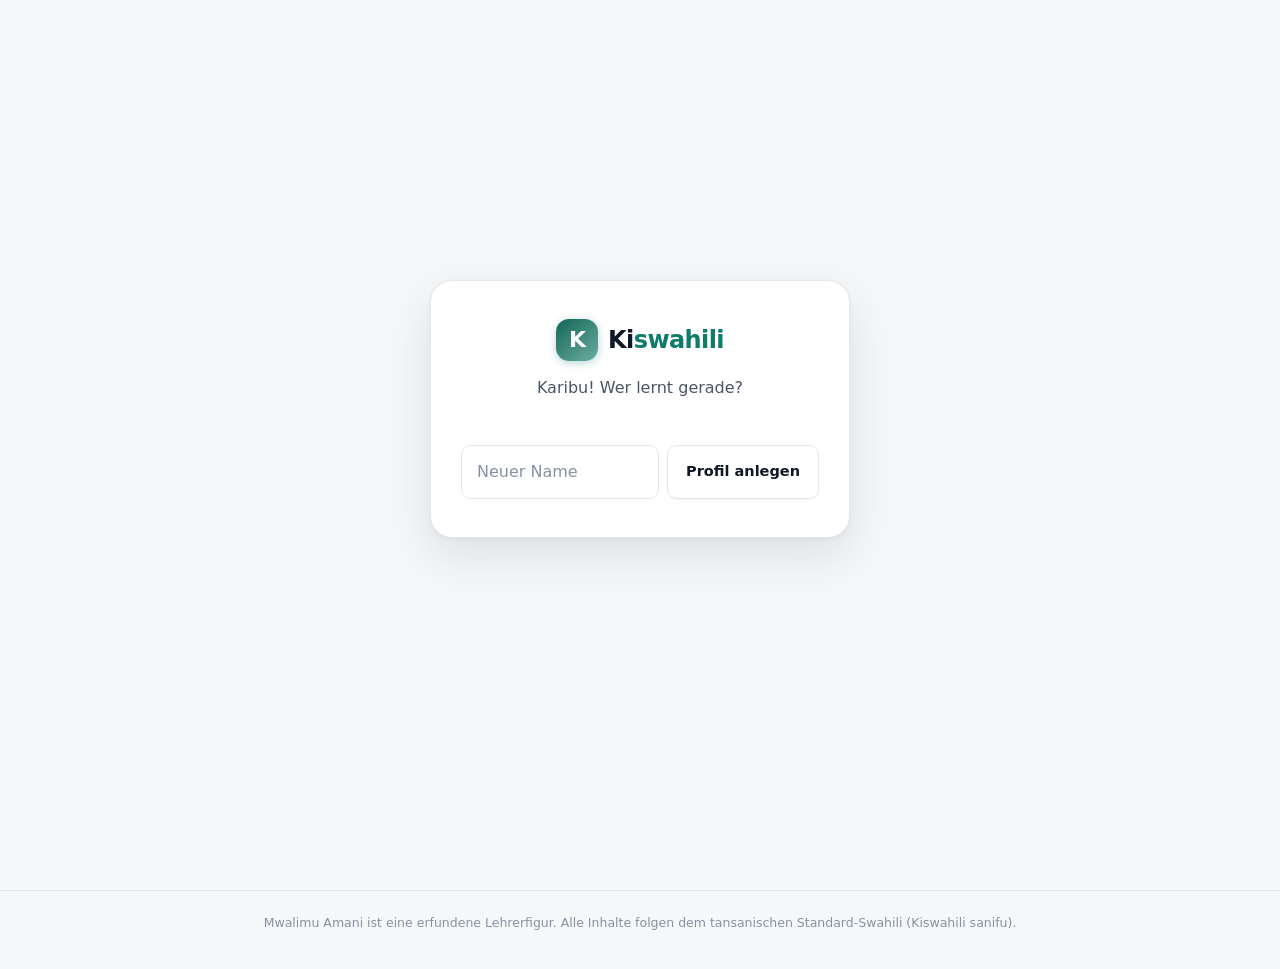
==== index.html @ 79e7a385 "Kiswahili: Lern-App fuer Dar es Salaam Statische Lern-App ohne Build-Schritt: 12 Lektionen mit gefue" ====
<!DOCTYPE html>
<html lang="de">
<head>
<meta charset="utf-8">
<meta name="viewport" content="width=device-width, initial-scale=1, viewport-fit=cover">
<meta name="theme-color" content="#0E7C6B" media="(prefers-color-scheme: light)">
<meta name="theme-color" content="#0C1015" media="(prefers-color-scheme: dark)">
<meta name="description" content="Swahili lernen mit Grammatik, Spaced Repetition und Verbkonjugator — für den Umzug nach Dar es Salaam.">
<title>Kiswahili — Swahili lernen</title>
<link rel="stylesheet" href="css/style.css">

<!-- Als App installierbar: Manifest fürs Installieren, Icons für den
     Startbildschirm. Auf dem iPhone zählt apple-touch-icon, sonst das
     Manifest. -->
<link rel="manifest" href="manifest.webmanifest">
<link rel="icon" href="icons/icon-192.png" sizes="192x192" type="image/png">
<link rel="apple-touch-icon" href="icons/apple-touch-icon.png">
<meta name="apple-mobile-web-app-capable" content="yes">
<meta name="apple-mobile-web-app-status-bar-style" content="default">
<meta name="apple-mobile-web-app-title" content="Kiswahili">
<meta name="mobile-web-app-capable" content="yes">
</head>
<body>

<!-- Gerüst: links die Navigationsspalte (ab 900px), unten die Tab-Leiste
     auf dem Handy. Beides füllt app.js, damit es nur eine Quelle gibt. -->
<div class="shell">
  <aside id="rail" class="rail hidden"></aside>
  <div class="colmain">
    <div id="topbar" class="topbar hidden"></div>

    <main id="app">
      <noscript>
        <h1>JavaScript ist abgeschaltet</h1>
        <p class="lead">Diese Lern-App läuft vollständig im Browser — ohne JavaScript
        bleibt die Seite leer. Bitte schalte es für diese Seite ein.</p>
      </noscript>
    </main>

    <footer>
      <div class="footer-in">
        Mwalimu Amani ist eine erfundene Lehrerfigur. Alle Inhalte folgen dem
        tansanischen Standard-Swahili (Kiswahili sanifu).
      </div>
    </footer>
  </div>
</div>
<nav id="tabbar" class="tabbar hidden"></nav>

<!-- Daten zuerst, dann Logik. Bewusst ohne ES-Module, damit die Seite
     auch per Doppelklick aus dem Dateisystem funktioniert. -->
<script src="data/vocab.js"></script>
<script src="data/lernfolge.js"></script>
<script src="data/verbs.js"></script>
<script src="data/lessons.js"></script>
<script src="data/grammar.js"></script>
<script src="data/methali.js"></script>
<script src="js/storage.js"></script>
<script src="js/srs.js"></script>
<script src="js/conjugator.js"></script>
<script src="js/app.js"></script>

<script>
/* Service Worker nur auf einer echten Webadresse registrieren. Per
   file:// gibt es ihn nicht, und im Artefakt-Rahmen ist er gesperrt —
   in beiden Fällen läuft die App einfach ohne Offline-Cache weiter. */
(function () {
  if (!("serviceWorker" in navigator)) return;
  if (location.protocol !== "http:" && location.protocol !== "https:") return;
  window.addEventListener("load", function () {
    navigator.serviceWorker.register("sw.js").catch(function () { /* egal */ });
  });
})();
</script>

</body>
</html>
---- css/style.css ----
/* ════════════════════════════════════════════════════════════════════
   Kiswahili — Lern-App

   Aufbau wie eine App, nicht wie eine Website:
   · links eine feste Navigationsspalte (ab 900px), unten eine Tab-Leiste
     auf dem Handy — beides immer erreichbar, ohne Scrollen
   · die Startseite ist ein Dashboard mit genau einer Hauptaktion
   · während einer Lektion oder Abfrage schaltet sich die Navigation ab
     (body.focus): nur noch Fortschritt, Aufgabe, Weiter

   Farben: ein tragender Akzent (Ozean-Petrol), Koralle sparsam als
   Gegenfarbe. Weiche Schatten, feine Linien, viel Luft.
   ════════════════════════════════════════════════════════════════════ */

:root {
  --radius:    16px;
  --radius-l:  22px;
  --radius-s:  12px;
  --radius-xs: 10px;

  --accent:    #0E7C6B;   /* Ozean-Petrol — Hauptakzent */
  --accent-2:  #E0683F;   /* Koralle — Akzentverlauf, Streak, Abfrage */
  --amber:     #B4791B;   /* Übungsphase */

  --ink:       #101828;
  --ink-2:     #4A5566;
  --ink-3:     #8492A3;
  --bg:        #F6F7F9;
  --surface:   #FFFFFF;
  --surface-2: #F0F2F5;
  --line:      #E4E8ED;
  --line-soft: #EEF1F4;

  --link:      #0B6B5C;
  --ok:        #0F7A50;
  --ok-bg:     #E8F6EF;
  --no:        #C0362C;
  --no-bg:     #FDECEA;

  --shadow-s:  0 1px 2px rgba(16,24,40,.05);
  --shadow:    0 1px 2px rgba(16,24,40,.04), 0 8px 24px rgba(16,24,40,.06);
  --shadow-l:  0 2px 4px rgba(16,24,40,.04), 0 18px 48px rgba(16,24,40,.10);

  --font: system-ui, -apple-system, "Segoe UI Variable Text", "Segoe UI",
          Roboto, "Helvetica Neue", Arial, sans-serif;

  --rail: 248px;
}

@media (prefers-color-scheme: dark) {
  :root:not([data-theme="light"]) {
    --accent:    #2FBFA6;
    --accent-2:  #FF8A66;
    --amber:     #E0A93C;
    --ink:       #E8EEF4;
    --ink-2:     #A6B2C1;
    --ink-3:     #78848F;
    --bg:        #0C1015;
    --surface:   #151A21;
    --surface-2: #1D232B;
    --line:      #272E37;
    --line-soft: #1F252D;
    --link:      #5AD3BC;
    --ok:        #35C98A;
    --ok-bg:     #102A21;
    --no:        #FF7A6E;
    --no-bg:     #2C1614;
    --shadow-s:  0 1px 2px rgba(0,0,0,.4);
    --shadow:    0 1px 2px rgba(0,0,0,.4), 0 8px 24px rgba(0,0,0,.35);
    --shadow-l:  0 2px 4px rgba(0,0,0,.45), 0 18px 48px rgba(0,0,0,.45);
  }
}

:root[data-theme="dark"] {
  --accent: #2FBFA6; --accent-2: #FF8A66; --amber: #E0A93C;
  --ink: #E8EEF4; --ink-2: #A6B2C1; --ink-3: #78848F;
  --bg: #0C1015; --surface: #151A21; --surface-2: #1D232B;
  --line: #272E37; --line-soft: #1F252D;
  --link: #5AD3BC; --ok: #35C98A; --ok-bg: #102A21; --no: #FF7A6E; --no-bg: #2C1614;
  --shadow-s: 0 1px 2px rgba(0,0,0,.4);
  --shadow: 0 1px 2px rgba(0,0,0,.4), 0 8px 24px rgba(0,0,0,.35);
  --shadow-l: 0 2px 4px rgba(0,0,0,.45), 0 18px 48px rgba(0,0,0,.45);
}

* { box-sizing: border-box; }

body {
  margin: 0;
  background: var(--bg);
  color: var(--ink);
  font: 16px/1.62 var(--font);
  -webkit-font-smoothing: antialiased;
  -webkit-text-size-adjust: 100%;
}

.hidden { display: none !important; }

/* ══════════════════ Gerüst: Spalte links, Tabs unten ══════════════════ */
.shell { display: flex; align-items: flex-start; }

.rail {
  position: sticky; top: 0; z-index: 20;
  flex: 0 0 var(--rail); width: var(--rail);
  height: 100vh; height: 100dvh;
  display: flex; flex-direction: column;
  padding: 20px 14px 16px;
  background: var(--surface);
  border-right: 1px solid var(--line);
}
.railnav { display: grid; gap: 2px; margin-top: 22px; }
.navitem {
  display: flex; align-items: center; gap: 12px;
  padding: 10px 12px; border-radius: var(--radius-s);
  color: var(--ink-2); text-decoration: none;
  font-size: 14.5px; font-weight: 550;
  transition: background .15s, color .15s;
}
.navitem:hover { background: var(--surface-2); color: var(--ink); }
.navitem.active {
  background: color-mix(in srgb, var(--accent) 12%, transparent);
  color: var(--accent); font-weight: 620;
}
.navitem .ic { flex: 0 0 20px; }
.railfoot { margin-top: auto; display: grid; gap: 6px; padding-top: 14px; }

.colmain { flex: 1; min-width: 0; }

/* Kopfzeile nur auf dem Handy */
.topbar {
  position: sticky; top: 0; z-index: 30;
  display: flex; align-items: center; justify-content: space-between; gap: 12px;
  padding: 10px 16px;
  background: color-mix(in srgb, var(--bg) 84%, transparent);
  backdrop-filter: saturate(180%) blur(12px);
  border-bottom: 1px solid var(--line);
}
.topright { display: flex; align-items: center; gap: 6px; }

/* Tab-Leiste nur auf dem Handy */
.tabbar {
  position: fixed; left: 0; right: 0; bottom: 0; z-index: 40;
  display: flex; gap: 2px;
  padding: 6px 6px calc(6px + env(safe-area-inset-bottom));
  background: color-mix(in srgb, var(--surface) 88%, transparent);
  backdrop-filter: saturate(180%) blur(14px);
  border-top: 1px solid var(--line);
}
.tabitem {
  flex: 1; display: flex; flex-direction: column; align-items: center; gap: 3px;
  padding: 5px 2px 3px; text-decoration: none;
  color: var(--ink-3); font-size: 10.5px; font-weight: 600; letter-spacing: .01em;
}
.tabitem .icwrap {
  padding: 4px 16px; border-radius: 100px; line-height: 0;
  transition: background .18s, color .18s;
}
.tabitem.active { color: var(--accent); }
.tabitem.active .icwrap { background: color-mix(in srgb, var(--accent) 13%, transparent); }

main { max-width: 820px; margin: 0 auto; padding: 40px 28px 88px; }

@media (max-width: 899px) {
  .rail { display: none; }
  main { padding: 20px 16px 104px; }
}
@media (min-width: 900px) {
  .topbar, .tabbar { display: none; }
}

/* Konzentrationsmodus: alles weg außer der Aufgabe */
body.focus .rail,
body.focus .topbar,
body.focus .tabbar,
body.focus footer { display: none !important; }
body.focus main { padding: 0 20px 40px; max-width: 700px; }
@media (max-width: 899px) { body.focus main { padding: 0 16px 40px; } }

/* ══════════════════ Wortmarke ══════════════════ */
.brand {
  display: flex; align-items: center; gap: 10px;
  text-decoration: none; color: var(--ink);
}
.mark {
  flex: 0 0 32px; width: 32px; height: 32px; border-radius: 10px;
  /* Nur Petrol, hell nach dunkel — dieselbe Anmutung wie das App-Icon.
     Die Koralle bleibt den Akzenten vorbehalten; im Logo wurde sie
     an der Kante schmutzig. */
  background: linear-gradient(140deg, color-mix(in srgb, var(--accent) 82%, #000000),
              color-mix(in srgb, var(--accent) 62%, #FFFFFF));
  color: #fff; display: grid; place-items: center;
  font-size: 17px; font-weight: 700; letter-spacing: -.03em;
  box-shadow: 0 2px 8px color-mix(in srgb, var(--accent) 30%, transparent);
}
.wordmark { font-size: 17.5px; font-weight: 640; letter-spacing: -.025em; }
.wordmark em { font-style: normal; color: var(--accent); }

/* ══════════════════ Typografie ══════════════════ */
h1 {
  font-size: clamp(25px, 4.2vw, 31px); line-height: 1.18;
  margin: 0 0 8px; letter-spacing: -.028em; font-weight: 670;
  text-wrap: balance;
}
h2.sec {
  font-size: 11.5px; text-transform: uppercase; letter-spacing: .1em;
  color: var(--ink-3); margin: 34px 0 12px; font-weight: 650;
}
h2.sec .count { color: var(--ink-3); font-weight: 500; }
h3 { font-size: 16.5px; margin: 0 0 8px; font-weight: 620; letter-spacing: -.012em; }
p.lead { color: var(--ink-2); margin: 0 0 18px; max-width: 64ch; }
a { color: var(--link); text-underline-offset: 2px; }

.phead { margin-bottom: 22px; }
.phead .lead { margin-bottom: 0; }
.phead .pactions { display: flex; gap: 8px; flex-wrap: wrap; margin-top: 16px; }

.back {
  display: inline-block; margin-bottom: 12px; font-size: 14px;
  color: var(--ink-3); text-decoration: none; font-weight: 500;
}
.back:hover { color: var(--accent); }
.sw-word { color: var(--accent); font-weight: 620; }

/* ══════════════════ Schaltflächen ══════════════════ */
.btn {
  display: inline-flex; align-items: center; justify-content: center; gap: 8px;
  padding: 11px 18px; border-radius: var(--radius-xs);
  border: 1px solid var(--line); background: var(--surface);
  color: var(--ink); font: inherit; font-size: 14.5px; font-weight: 560;
  cursor: pointer; text-decoration: none; box-shadow: var(--shadow-s);
  transition: background .15s, border-color .15s, box-shadow .15s, transform .08s;
}
.btn:hover { background: var(--surface-2); }
.btn:active { transform: translateY(1px); }
.btn-primary {
  background: var(--accent); border-color: var(--accent); color: #fff;
  box-shadow: 0 1px 2px rgba(16,24,40,.10), 0 6px 16px color-mix(in srgb, var(--accent) 22%, transparent);
}
.btn-primary:hover { background: color-mix(in srgb, var(--accent) 88%, #000); }
.btn-ghost { background: transparent; color: var(--ink-2); box-shadow: none; border-color: transparent; }
.btn-ghost:hover { background: var(--surface-2); color: var(--ink); }
.btn-danger { color: var(--no); border-color: color-mix(in srgb, var(--no) 32%, var(--line)); }
.btn-danger:hover { background: var(--no-bg); }
.btn:disabled { opacity: .45; cursor: default; transform: none; }
.btn-wide { width: 100%; }
.btnrow { display: flex; gap: 10px; flex-wrap: wrap; margin: 16px 0; }

.iconbtn {
  display: inline-grid; place-items: center;
  width: 38px; height: 38px; border-radius: 50%;
  border: 1px solid transparent; background: transparent;
  color: var(--ink-2); cursor: pointer; text-decoration: none;
  transition: background .15s, color .15s;
}
.iconbtn:hover { background: var(--surface-2); color: var(--ink); }

.chip {
  display: inline-flex; align-items: center; gap: 6px; white-space: nowrap;
  padding: 5px 11px; border-radius: 100px;
  font-size: 12.5px; font-weight: 600; font-variant-numeric: tabular-nums;
  background: var(--surface-2); color: var(--ink-2);
}
.chip-streak {
  background: color-mix(in srgb, var(--accent-2) 13%, transparent);
  color: var(--accent-2);
}

.userchip {
  display: flex; align-items: center; gap: 10px;
  padding: 8px 10px; border-radius: var(--radius-s);
  text-decoration: none; color: var(--ink); font-size: 14px; font-weight: 550;
}
.userchip:hover { background: var(--surface-2); }
.userchip small { display: block; font-size: 11.5px; color: var(--ink-3); font-weight: 500; }

/* ══════════════════ Startseite ══════════════════ */
.hero {
  position: relative; overflow: hidden;
  background: linear-gradient(145deg,
              color-mix(in srgb, var(--accent) 10%, var(--surface)),
              color-mix(in srgb, var(--accent-2) 7%, var(--surface)));
  border: 1px solid color-mix(in srgb, var(--accent) 20%, var(--line));
  border-radius: var(--radius-l); padding: 24px;
  box-shadow: var(--shadow-s);
}
.hero-head { display: flex; align-items: center; gap: 14px; margin-bottom: 14px; }
.hero-hello { font-size: 19px; font-weight: 640; letter-spacing: -.02em; line-height: 1.25; }
/* Normale Schreibweise statt Versalien: die Zeile ist lang und soll auf
   schmalen Bildschirmen nicht drei Zeilen hoch werden. */
.hero-where { font-size: 12.5px; font-weight: 500; color: var(--ink-3); line-height: 1.35; }
.hero-head .chip { margin-left: auto; }
.hero-say { color: var(--ink-2); margin: 0 0 20px; max-width: 54ch; }
.hero-cta { display: flex; gap: 10px; flex-wrap: wrap; }

.mw-avatar {
  flex: 0 0 44px; height: 44px; border-radius: 50%;
  background: var(--accent); color: #fff;
  display: grid; place-items: center;
  font-weight: 600; font-size: 19px; letter-spacing: -.01em;
}
.mw-avatar.sm { flex: 0 0 30px; height: 30px; font-size: 14px; margin-top: 1px; }
.avatar {
  width: 34px; height: 34px; border-radius: 50%; background: var(--accent);
  color: #fff; display: grid; place-items: center; font-weight: 600; flex: 0 0 34px;
}

/* Zwei Aufgabenkarten für heute */
.today { display: grid; gap: 12px; margin-top: 14px; }
@media (min-width: 640px) { .today { grid-template-columns: 1fr 1fr; } }
.tcard {
  display: flex; gap: 16px; align-items: center;
  background: var(--surface); border: 1px solid var(--line);
  border-radius: var(--radius); padding: 18px;
  box-shadow: var(--shadow-s); text-decoration: none; color: var(--ink);
  transition: border-color .15s, box-shadow .15s, transform .15s;
}
.tcard:hover {
  border-color: color-mix(in srgb, var(--accent) 40%, var(--line));
  box-shadow: var(--shadow); transform: translateY(-1px);
}
.tcard-lab {
  font-size: 10.5px; text-transform: uppercase; letter-spacing: .1em;
  color: var(--ink-3); font-weight: 650; margin-bottom: 3px;
}
.tcard-title { font-weight: 600; letter-spacing: -.015em; line-height: 1.3; }
.tcard-sub { font-size: 13px; color: var(--ink-3); margin-top: 3px; }
.tcard .arrow { margin-left: auto; color: var(--ink-3); flex: 0 0 20px; }

/* Fortschrittsring */
.ring { flex: 0 0 62px; transform: rotate(-90deg); }
.ring circle { fill: none; stroke-width: 6; }
.ring .ring-bg { stroke: var(--surface-2); }
.ring .ring-fg { stroke: var(--accent); stroke-linecap: round; transition: stroke-dashoffset .4s ease-out; }
.ringwrap { position: relative; flex: 0 0 62px; height: 62px; }
.ringwrap .ring { position: absolute; inset: 0; }
.ring-val {
  position: absolute; inset: 0;
  display: flex; flex-direction: column; align-items: center; justify-content: center;
  font-size: 15px; font-weight: 640; font-variant-numeric: tabular-nums;
  letter-spacing: -.02em; line-height: 1.1;
}
.ring-val small { font-size: 9.5px; font-weight: 600; color: var(--ink-3); }

/* Zurück-Zeile über Lesefassung und Ergebnis */
.crumbs {
  display: flex; align-items: center; gap: 6px; flex-wrap: wrap;
  margin-bottom: 14px;
}
.crumbs a {
  display: inline-flex; align-items: center; gap: 7px;
  padding: 7px 12px; border-radius: 100px; text-decoration: none;
  color: var(--ink-2); font-size: 13.5px; font-weight: 550;
  background: var(--surface-2);
}
.crumbs a:hover { color: var(--ink); }

/* Kennzahlen */
.metrics {
  display: grid; grid-template-columns: repeat(4, 1fr); gap: 10px;
  margin: 14px 0 0;
}
@media (max-width: 560px) { .metrics { grid-template-columns: 1fr 1fr; } }
.metric {
  background: var(--surface); border: 1px solid var(--line);
  border-radius: var(--radius-s); padding: 14px 12px; text-align: center;
  box-shadow: var(--shadow-s);
}
.metric-v {
  font-size: 21px; font-weight: 640; letter-spacing: -.03em;
  font-variant-numeric: tabular-nums; line-height: 1.15;
}
.metric-l {
  font-size: 10.5px; color: var(--ink-3); margin-top: 3px;
  text-transform: uppercase; letter-spacing: .07em; font-weight: 600;
}
.stats { display: grid; grid-template-columns: repeat(4, 1fr); gap: 10px; margin: 18px 0 26px; }
@media (max-width: 560px) { .stats { grid-template-columns: 1fr 1fr; } }
.stat { background: var(--surface); border: 1px solid var(--line); border-radius: var(--radius-s);
        padding: 14px 12px; text-align: center; box-shadow: var(--shadow-s); }
.stat-v { font-size: 21px; font-weight: 640; letter-spacing: -.03em; font-variant-numeric: tabular-nums; }
.stat-l { font-size: 10.5px; color: var(--ink-3); margin-top: 3px; text-transform: uppercase;
          letter-spacing: .07em; font-weight: 600; }

/* Werkzeugkacheln */
.tiles { display: grid; grid-template-columns: 1fr 1fr; gap: 10px; }
@media (min-width: 720px) { .tiles { grid-template-columns: repeat(4, 1fr); } }
.tile {
  background: var(--surface); border: 1px solid var(--line);
  border-radius: var(--radius); padding: 16px 14px;
  text-decoration: none; color: var(--ink); box-shadow: var(--shadow-s);
  transition: border-color .15s, box-shadow .15s, transform .15s;
}
.tile:hover {
  border-color: color-mix(in srgb, var(--accent) 40%, var(--line));
  box-shadow: var(--shadow); transform: translateY(-1px);
}
.tile-ic {
  width: 34px; height: 34px; border-radius: 10px; display: grid; place-items: center;
  background: color-mix(in srgb, var(--accent) 11%, transparent);
  color: var(--accent); margin-bottom: 10px;
}
.tile-n { font-weight: 580; font-size: 14.5px; letter-spacing: -.01em; }
.tile-s { font-size: 12.5px; color: var(--ink-3); line-height: 1.45; margin-top: 2px; }

/* ══════════════════ Lektionsübersicht ══════════════════ */
.coursebar {
  display: flex; align-items: center; gap: 14px;
  background: var(--surface); border: 1px solid var(--line);
  border-radius: var(--radius); padding: 16px 18px; margin-bottom: 26px;
  box-shadow: var(--shadow-s);
}
.coursebar .cb-text { flex: 1; min-width: 0; }
.coursebar b { font-variant-numeric: tabular-nums; font-weight: 640; }
.coursebar small { display: block; color: var(--ink-3); font-size: 12px; }

.lgroup { margin-bottom: 26px; }
.lgroup-h { display: flex; align-items: baseline; gap: 10px; margin: 0 2px 10px; }
.lgroup-h b { font-size: 14px; font-weight: 640; letter-spacing: -.01em; }
.lgroup-h span { font-size: 12.5px; color: var(--ink-3); }
.lesson-list { display: grid; gap: 8px; }
.lrow {
  display: flex; gap: 14px; align-items: center; text-decoration: none;
  background: var(--surface); border: 1px solid var(--line);
  border-radius: var(--radius); padding: 14px 16px; color: var(--ink);
  box-shadow: var(--shadow-s);
  transition: border-color .15s, box-shadow .15s, transform .15s;
}
.lrow:hover {
  border-color: color-mix(in srgb, var(--accent) 40%, var(--line));
  box-shadow: var(--shadow); transform: translateY(-1px);
}
.lrow.next { border-color: color-mix(in srgb, var(--accent) 45%, var(--line)); }
.lnum {
  flex: 0 0 38px; height: 38px; border-radius: 12px;
  background: var(--surface-2); color: var(--ink-2);
  display: grid; place-items: center; font-weight: 640; font-size: 14.5px;
  font-variant-numeric: tabular-nums;
}
.lnum.done { background: color-mix(in srgb, var(--ok) 14%, transparent); color: var(--ok); }
.lnum.next { background: var(--accent); color: #fff; }
.lrow-body { min-width: 0; flex: 1; }
.lr-title { display: block; font-weight: 580; letter-spacing: -.012em; line-height: 1.35; }
.lr-goal {
  font-size: 13px; color: var(--ink-3); margin-top: 1px;
  overflow: hidden; text-overflow: ellipsis; display: -webkit-box;
  -webkit-line-clamp: 2; -webkit-box-orient: vertical;
}
.lr-right { margin-left: auto; display: flex; align-items: center; gap: 10px; flex: 0 0 auto; }
.score {
  font-size: 11.5px; font-weight: 650; font-variant-numeric: tabular-nums;
  padding: 3px 9px; border-radius: 100px;
  background: color-mix(in srgb, var(--ok) 13%, transparent); color: var(--ok);
}
.score.mid { background: color-mix(in srgb, var(--amber) 16%, transparent); color: var(--amber); }
.nextpill {
  font-size: 10.5px; font-weight: 650; letter-spacing: .05em; text-transform: uppercase;
  padding: 4px 10px; border-radius: 100px;
  background: color-mix(in srgb, var(--accent) 13%, transparent); color: var(--accent);
}
.lrow .arrow { color: var(--ink-3); }
.lesson-nav { display: flex; justify-content: space-between; gap: 10px; margin-top: 34px; }

/* ══════════════════ Lektion: Schrittfolge ══════════════════ */
.focushead {
  position: sticky; top: 0; z-index: 25;
  display: flex; align-items: center; gap: 12px;
  padding: 12px 0 14px; margin-bottom: 6px;
  background: linear-gradient(var(--bg) 72%, transparent);
}
.fh-mid { flex: 1; min-width: 0; }
.fh-title {
  font-size: 13px; font-weight: 600; color: var(--ink-2);
  white-space: nowrap; overflow: hidden; text-overflow: ellipsis; margin-bottom: 6px;
}
.fh-meta {
  display: flex; align-items: center; gap: 8px; flex-wrap: wrap;
  margin-top: 7px; font-size: 11.5px; color: var(--ink-3);
  font-weight: 550; font-variant-numeric: tabular-nums;
}

.phase {
  display: inline-block; padding: 4px 10px;
  border-radius: 100px; font-size: 10.5px; font-weight: 650;
  letter-spacing: .06em; text-transform: uppercase;
  background: var(--surface-2); color: var(--ink-2); white-space: nowrap;
}
.phase-intro, .phase-teach, .phase-examples, .phase-vocab, .phase-culture {
  background: color-mix(in srgb, var(--accent) 12%, transparent); color: var(--accent);
}
.phase-practiceIntro, .phase-practice {
  background: color-mix(in srgb, var(--amber) 15%, transparent); color: var(--amber);
}
.phase-quizIntro, .phase-quiz {
  background: color-mix(in srgb, var(--accent-2) 14%, transparent); color: var(--accent-2);
}
.phase-done { background: color-mix(in srgb, var(--ok) 13%, transparent); color: var(--ok); }

.step { margin: 14px 0 4px; animation: rise .2s ease-out; }
@keyframes rise {
  from { opacity: 0; transform: translateY(6px); }
  to   { opacity: 1; transform: none; }
}
.stepnav {
  position: sticky; bottom: 0; z-index: 20;
  display: flex; justify-content: space-between; align-items: center; gap: 12px;
  margin-top: 26px; padding: 14px 0 calc(14px + env(safe-area-inset-bottom));
  border-top: 1px solid var(--line);
  background: linear-gradient(transparent, var(--bg) 26%);
}
.goalbox {
  background: var(--surface-2); border-radius: var(--radius-s);
  padding: 14px 16px; margin-top: 16px; font-size: 14.5px; color: var(--ink-2);
}
.goalbox b { color: var(--ink); font-weight: 600; }

/* Amani */
.mwalimu-card {
  display: flex; gap: 16px; align-items: flex-start;
  background: color-mix(in srgb, var(--accent) 7%, var(--surface));
  border: 1px solid color-mix(in srgb, var(--accent) 20%, var(--line));
  border-radius: var(--radius); padding: 20px;
  margin-bottom: 22px;
}
.mw-name { font-weight: 620; font-size: 16.5px; }
.mw-where {
  font-size: 11px; margin-bottom: 10px; font-weight: 550;
  letter-spacing: .09em; text-transform: uppercase; color: var(--ink-3);
}
.mw-text { margin: 0 0 10px; color: var(--ink-2); }
.mw-text:last-child { margin-bottom: 0; }
.mw-text b { font-weight: 620; color: var(--ink); }
.mw-sw {
  margin: 0 0 12px; font-size: 18.5px; line-height: 1.45;
  font-weight: 620; color: var(--accent); letter-spacing: -.015em;
}
.mw-de { font-size: 14px; font-weight: 400; color: var(--ink-2); }
.mwalimu-line {
  display: flex; gap: 12px; align-items: flex-start;
  margin-bottom: 16px; font-size: 15.5px; color: var(--ink-2);
}

/* ══════════════════ Aufgaben ══════════════════ */
.taskcard {
  background: var(--surface); border: 1px solid var(--line);
  border-radius: var(--radius); padding: 26px 22px;
  margin-bottom: 16px; box-shadow: var(--shadow-s); text-align: center;
}
.tasklab {
  font-size: 10.5px; text-transform: uppercase; letter-spacing: .11em;
  color: var(--ink-3); margin-bottom: 12px; font-weight: 650;
}
.taskq {
  font-size: clamp(19px, 3.6vw, 23px); font-weight: 600;
  text-wrap: balance; letter-spacing: -.02em;
}
.taskcard .morphs { margin-top: 20px; }
.buildhint {
  margin-top: 16px; padding: 10px 16px; border-radius: var(--radius-xs);
  background: var(--surface-2); color: var(--ink-2);
  font-size: 15px; display: inline-block; font-variant-numeric: tabular-nums;
}
.explain {
  background: var(--surface-2); border-left: 3px solid var(--accent);
  border-radius: 0 var(--radius-xs) var(--radius-xs) 0;
  padding: 14px 16px; margin-bottom: 16px; font-size: 14.5px; color: var(--ink-2);
}

.exrow { display: flex; gap: 10px; margin-top: 14px; flex-wrap: wrap; }
.exq { font-size: 18px; font-weight: 600; margin-bottom: 18px; text-wrap: balance; }
.session { background: transparent; border: 0; box-shadow: none; padding: 0; }

.qcard {
  background: var(--surface); border: 1px solid var(--line);
  border-radius: var(--radius-l); padding: 44px 24px; text-align: center;
  margin-bottom: 16px; box-shadow: var(--shadow);
}
.qtopic {
  font-size: 10.5px; text-transform: uppercase; letter-spacing: .11em;
  color: var(--ink-3); margin-bottom: 14px; font-weight: 650;
}
.qword {
  font-size: clamp(27px, 6vw, 36px); font-weight: 640;
  letter-spacing: -.03em; line-height: 1.15; text-wrap: balance;
}
.qword.sw { color: var(--accent); }
.qnew { font-size: 13.5px; color: var(--ink-3); margin-top: 10px; }
.drill-spec {
  margin-top: 16px; padding-top: 14px; border-top: 1px solid var(--line-soft);
  font-size: 15px; color: var(--ink-2);
}
.qcard.reveal { background: color-mix(in srgb, var(--accent) 5%, var(--surface)); }
.reveal-de { font-size: 18px; color: var(--ink-2); margin-top: 10px; }
.reveal-meta {
  display: flex; gap: 8px; justify-content: center; align-items: baseline;
  flex-wrap: wrap; margin-top: 16px;
}
.reveal-note { font-size: 13.5px; color: var(--ink-3); margin: 14px auto 0; max-width: 46ch; }

.choices { display: grid; gap: 10px; }
.choice {
  text-align: left; padding: 15px 18px; border-radius: var(--radius-s);
  border: 1px solid var(--line); background: var(--surface);
  font: inherit; font-size: 15.5px; color: var(--ink); cursor: pointer;
  box-shadow: var(--shadow-s); transition: border-color .15s, background .15s;
}
.choice:hover:not(:disabled) { border-color: var(--accent); background: var(--surface-2); }
.choice.right {
  background: var(--ok-bg); border-color: color-mix(in srgb, var(--ok) 45%, transparent);
  color: var(--ok); font-weight: 580;
}
.choice.wrong {
  background: var(--no-bg); border-color: color-mix(in srgb, var(--no) 40%, transparent); color: var(--no);
}
.choice:disabled { opacity: 1; }
.choice:disabled:not(.right):not(.wrong) { opacity: .5; box-shadow: none; }

.fb {
  padding: 15px 18px; border-radius: var(--radius-s); margin: 16px 0;
  font-size: 14.5px; border: 1px solid transparent; animation: pop .16s ease-out;
}
@keyframes pop {
  from { opacity: .5; transform: translateY(3px); }
  to   { opacity: 1; transform: none; }
}
.fb.ok   { background: var(--ok-bg); color: var(--ok); border-color: color-mix(in srgb, var(--ok) 25%, transparent); }
.fb.no   { background: var(--no-bg); color: var(--no); border-color: color-mix(in srgb, var(--no) 22%, transparent); }
.fb.hint { background: var(--surface-2); color: var(--ink-2); border-color: var(--line); }
.fb b { font-weight: 620; }

.result {
  background: var(--surface); border: 1px solid var(--line);
  border-radius: var(--radius-l); padding: 30px;
  text-align: center; box-shadow: var(--shadow);
}
.result.big { padding: 44px 30px; margin-top: 20px; }
.result h1, .result h3 { margin-top: 0; }
.result p { color: var(--ink-2); max-width: 50ch; margin-left: auto; margin-right: auto; }
.result .btnrow { justify-content: center; margin-top: 24px; }
.result .vgrid { text-align: left; }
.praise {
  font-size: clamp(22px, 5vw, 28px); font-weight: 640;
  color: var(--accent); letter-spacing: -.025em; margin-bottom: 4px;
}
.scorebig {
  font-size: clamp(46px, 12vw, 64px); font-weight: 650;
  letter-spacing: -.04em; line-height: 1; margin: 4px 0 14px;
  color: var(--ok); font-variant-numeric: tabular-nums;
}
.scorebig.mid { color: var(--amber); }
.scorebig.low { color: var(--ink-3); }

/* ══════════════════ Beispiele, Kultur ══════════════════ */
.examples { display: grid; gap: 10px; }
.ex {
  background: var(--surface); border: 1px solid var(--line);
  border-radius: var(--radius-s); padding: 15px 17px;
}
.ex-sw { font-weight: 600; font-size: 17px; line-height: 1.4; color: var(--accent); letter-spacing: -.012em; }
.ex-de { color: var(--ink-2); font-size: 14.5px; }
.ex-gloss { color: var(--ink-3); font-size: 13px; margin-top: 5px; }

.culture {
  background: color-mix(in srgb, var(--accent-2) 7%, var(--surface));
  border: 1px solid color-mix(in srgb, var(--accent-2) 20%, var(--line));
  border-radius: var(--radius); padding: 20px 22px; margin: 22px 0;
  font-size: 14.5px; color: var(--ink-2);
}
.culture-h {
  font-size: 10.5px; text-transform: uppercase; letter-spacing: .11em;
  color: var(--accent-2); font-weight: 650; margin-bottom: 8px;
}

/* ══════════════════ Vokabeln ══════════════════ */
.vgrid { display: grid; gap: 10px; }
@media (min-width: 640px) { .vgrid { grid-template-columns: 1fr 1fr; } }
.vchip {
  background: var(--surface); border: 1px solid var(--line);
  border-radius: var(--radius-s); padding: 14px 16px;
}
.vchip-top { display: flex; align-items: baseline; gap: 8px; flex-wrap: wrap; }
.vchip-top b { font-size: 16.5px; font-weight: 620; color: var(--accent); letter-spacing: -.012em; }
.pl { font-size: 13.5px; color: var(--ink-2); }
.cls {
  font-size: 10.5px; background: var(--surface-2); color: var(--ink-2);
  padding: 2px 7px; border-radius: 100px; font-weight: 600;
}
.tag {
  font-size: 10px; padding: 2px 8px; border-radius: 100px; font-weight: 650;
  text-transform: uppercase; letter-spacing: .06em;
}
.tag-dar { background: color-mix(in srgb, var(--accent-2) 13%, transparent); color: var(--accent-2); }
.tag-tz  { background: color-mix(in srgb, var(--amber) 16%, transparent); color: var(--amber); }
.vchip-de { color: var(--ink-2); font-size: 14.5px; }
.vchip-note { color: var(--ink-3); font-size: 13px; margin-top: 5px; }

.topics { display: grid; gap: 10px; }
@media (min-width: 640px) { .topics { grid-template-columns: 1fr 1fr; } }
.topic {
  background: var(--surface); border: 1px solid var(--line);
  border-radius: var(--radius); padding: 15px 17px;
  text-decoration: none; color: var(--ink); box-shadow: var(--shadow-s);
  transition: border-color .15s, box-shadow .15s, transform .15s;
}
.topic:hover {
  border-color: color-mix(in srgb, var(--accent) 40%, var(--line));
  box-shadow: var(--shadow); transform: translateY(-1px);
}
.t-head { display: flex; align-items: baseline; gap: 10px; }
.t-name { font-weight: 580; letter-spacing: -.012em; }
.t-pct { margin-left: auto; font-size: 12px; font-weight: 640; color: var(--ink-3);
         font-variant-numeric: tabular-nums; }
.t-meta { font-size: 12.5px; color: var(--ink-3); margin: 2px 0 10px; font-variant-numeric: tabular-nums; }
.pbar { height: 6px; background: var(--surface-2); border-radius: 100px; overflow: hidden; }
.pbar-fill { height: 100%; border-radius: 100px;
             background: linear-gradient(90deg, var(--accent), color-mix(in srgb, var(--accent) 60%, var(--accent-2))); }

.nextwords { display: flex; flex-wrap: wrap; gap: 8px; }
.nw {
  display: inline-flex; align-items: baseline; gap: 8px;
  padding: 7px 13px; border-radius: 100px;
  background: var(--surface); border: 1px solid var(--line);
}
.nw b { font-weight: 620; font-size: 15px; color: var(--accent); }
.nw small {
  font-size: 10px; text-transform: uppercase; letter-spacing: .07em;
  color: var(--ink-3); font-weight: 650;
}

/* Fortschrittsband in Abfragen */
.exbar { height: 6px; background: var(--surface-2); border-radius: 100px; overflow: hidden; }
.exbar-fill {
  height: 100%; border-radius: 100px; transition: width .3s ease-out;
  background: linear-gradient(90deg, var(--accent), color-mix(in srgb, var(--accent) 55%, var(--accent-2)));
}
.exnum {
  font-size: 12px; color: var(--ink-3); margin: 12px 0 18px;
  font-weight: 500; font-variant-numeric: tabular-nums;
  display: flex; align-items: center; gap: 8px; flex-wrap: wrap;
}
.newtag, .boxtag, .retag {
  font-size: 10px; padding: 2px 8px; border-radius: 100px; font-weight: 650;
  letter-spacing: .05em; text-transform: uppercase;
}
.newtag { background: color-mix(in srgb, var(--accent) 13%, transparent); color: var(--accent); }
.retag  { background: color-mix(in srgb, var(--accent-2) 13%, transparent); color: var(--accent-2); }
.boxtag { background: var(--surface-2); color: var(--ink-3); }
.negtag { color: var(--accent-2); font-weight: 650; }

/* ══════════════════ Formularelemente ══════════════════ */
input[type=text], select, .search {
  width: 100%; padding: 13px 15px; font: inherit;
  border: 1px solid var(--line); border-radius: var(--radius-xs);
  background: var(--surface); color: var(--ink);
  transition: border-color .15s, box-shadow .15s;
}
input[type=text]::placeholder { color: var(--ink-3); }
input[type=text]:focus, select:focus {
  outline: none; border-color: var(--accent);
  box-shadow: 0 0 0 3px color-mix(in srgb, var(--accent) 18%, transparent);
}
.search { margin-bottom: 18px; }
.switch { display: flex; align-items: center; gap: 9px; padding: 11px 0; font-size: 14.5px; }
.switch input { width: 18px; height: 18px; accent-color: var(--accent); }

/* ══════════════════ Grammatik ══════════════════ */
.gblock {
  background: var(--surface); border: 1px solid var(--line);
  border-radius: var(--radius-s); padding: 19px 21px; margin-bottom: 12px;
}
.gblock h3 { color: var(--accent); font-size: 15px; font-weight: 620; }
.gblock b { color: var(--ink); font-weight: 600; }
.gdet {
  background: var(--surface); border: 1px solid var(--line);
  border-radius: var(--radius-s); margin-bottom: 8px; overflow: hidden;
  box-shadow: var(--shadow-s);
}
.gdet > summary {
  padding: 16px 20px; cursor: pointer; font-weight: 570; list-style: none;
  letter-spacing: -.012em;
}
.gdet > summary::-webkit-details-marker { display: none; }
.gdet > summary::before { content: "▸ "; color: var(--accent); }
.gdet[open] > summary::before { content: "▾ "; }
.gdet[open] > summary { border-bottom: 1px solid var(--line); }
.gdet .gblock { border: 0; border-radius: 0; margin: 0; border-bottom: 1px solid var(--line-soft); }
.gdet .gblock:last-child { border-bottom: 0; }

.formula {
  background: color-mix(in srgb, var(--accent) 8%, var(--surface));
  border: 1px solid color-mix(in srgb, var(--accent) 24%, var(--line));
  padding: 14px 18px; border-radius: var(--radius-s); margin: 14px 0;
  font-weight: 580; font-size: 15px; color: var(--ink); overflow-x: auto;
}

.tbl {
  width: 100%; border-collapse: collapse; margin: 14px 0; font-size: 14.5px;
  display: block; overflow-x: auto; white-space: nowrap;
}
.tbl.wide { white-space: normal; }
.tbl th {
  text-align: left; font-size: 11px; text-transform: uppercase;
  letter-spacing: .08em; color: var(--ink-3); padding: 9px 14px 9px 0;
  border-bottom: 1px solid var(--line); font-weight: 650;
}
.tbl td { padding: 9px 14px 9px 0; border-bottom: 1px solid var(--line-soft); }
.tbl tr:last-child td { border-bottom: 0; }

/* ══════════════════ Konjugator ══════════════════ */
.conj-controls { display: grid; gap: 14px; margin-bottom: 22px; }
@media (min-width: 660px) { .conj-controls { grid-template-columns: 1fr 1fr; } }
.ctl label {
  display: block; font-size: 11px; text-transform: uppercase;
  letter-spacing: .1em; color: var(--ink-3); margin-bottom: 7px; font-weight: 650;
}
.conj-out {
  background: var(--surface); border: 1px solid var(--line);
  border-radius: var(--radius-l); padding: 32px 24px; text-align: center;
  box-shadow: var(--shadow);
}
.conj-out.err { color: var(--ink-3); font-size: 14.5px; box-shadow: var(--shadow-s); }
.conj-form {
  font-size: clamp(30px, 7vw, 42px); font-weight: 650; color: var(--accent);
  letter-spacing: -.035em; margin-bottom: 24px; word-break: break-word; line-height: 1.1;
}
.morphs { display: flex; align-items: stretch; justify-content: center; gap: 8px; flex-wrap: wrap; }
.morph {
  background: var(--surface-2); border: 1px solid var(--line);
  border-radius: var(--radius-xs); padding: 10px 14px; min-width: 58px;
}
.m-text { font-weight: 620; font-size: 16.5px; letter-spacing: -.012em; }
.m-lab { font-size: 10px; color: var(--ink-3); margin-top: 3px; }
.plus { display: grid; place-items: center; color: var(--ink-3); font-weight: 500; }
.morphs.small { margin: 16px 0; }
.morphs.small .m-text { font-size: 15px; }
.conj-hint, .conj-note {
  margin-top: 20px; font-size: 14px; color: var(--ink-2);
  padding-top: 16px; border-top: 1px solid var(--line-soft); text-align: left;
}
.conj-note { color: var(--ink-3); }

/* ══════════════════ Profil ══════════════════ */
.profhead {
  display: flex; align-items: center; gap: 16px;
  background: var(--surface); border: 1px solid var(--line);
  border-radius: var(--radius-l); padding: 22px; box-shadow: var(--shadow-s);
}
.profhead .avatar { width: 54px; height: 54px; flex: 0 0 54px; font-size: 22px; }
.profhead h1 { margin: 0; font-size: 24px; }
.profhead .sub { color: var(--ink-3); font-size: 13.5px; }

.panel {
  background: var(--surface); border: 1px solid var(--line);
  border-radius: var(--radius); padding: 20px 22px; margin-bottom: 12px;
  box-shadow: var(--shadow-s);
}
.panel > h3 { margin-bottom: 4px; }
.panel .lead { font-size: 14px; margin-bottom: 16px; }
.panel .btnrow:last-child { margin-bottom: 0; }
.panel .conj-controls { margin-bottom: 0; }

.confirmbox {
  margin-top: 14px; padding: 18px 20px;
  background: var(--no-bg); border: 1px solid color-mix(in srgb, var(--no) 26%, transparent);
  border-radius: var(--radius-s); animation: pop .16s ease-out;
}
.confirmbox p { margin: 0 0 6px; color: var(--ink); }
.confirmbox .btnrow { margin-bottom: 0; }
.iotext {
  display: block; width: 100%; margin-top: 14px; padding: 13px 15px;
  font: 12.5px/1.5 ui-monospace, "Cascadia Mono", Consolas, "Liberation Mono", monospace;
  border: 1px solid var(--line); border-radius: var(--radius-xs);
  background: var(--surface); color: var(--ink-2); resize: vertical; word-break: break-all;
}
.iotext:focus {
  outline: none; border-color: var(--accent);
  box-shadow: 0 0 0 3px color-mix(in srgb, var(--accent) 18%, transparent);
}

/* ══════════════════ Methali ══════════════════ */
.methali {
  margin-top: 34px; background: var(--surface);
  border: 1px solid var(--line); border-radius: var(--radius);
  overflow: hidden; box-shadow: var(--shadow-s);
}
.methali-band { height: 3px; background: linear-gradient(90deg, var(--accent), var(--accent-2)); }
.methali .methali-band:last-child { display: none; }
.methali-body { padding: 24px 22px; text-align: center; }
.methali-lab {
  font-size: 10.5px; text-transform: uppercase; letter-spacing: .12em;
  color: var(--ink-3); font-weight: 650; margin-bottom: 12px;
}
.methali-sw {
  font-size: clamp(19px, 3.2vw, 23px); font-weight: 620; line-height: 1.35;
  letter-spacing: -.022em; text-wrap: balance; color: var(--accent);
}
.methali-de { color: var(--ink-2); font-size: 15px; margin-top: 8px; }
.methali-note {
  color: var(--ink-3); font-size: 13.5px; margin: 14px auto 0; max-width: 54ch;
  padding-top: 14px; border-top: 1px solid var(--line-soft);
}

/* ══════════════════ Profilauswahl ══════════════════ */
.gate { min-height: 82vh; display: grid; place-items: center; padding: 20px; }
.gate-card {
  background: var(--surface); border: 1px solid var(--line);
  border-radius: var(--radius-l); padding: 38px 30px; width: 100%; max-width: 420px;
  box-shadow: var(--shadow-l); text-align: center;
}
.gate-card .brand { justify-content: center; margin-bottom: 4px; }
.gate-card .mark { width: 42px; height: 42px; flex-basis: 42px; border-radius: 13px; font-size: 22px; }
.gate-card .wordmark { font-size: 24px; }
.gate-sub { color: var(--ink-2); margin: 14px 0 24px; }
.gate-list { display: grid; gap: 10px; margin-bottom: 20px; }
.profile-btn {
  display: flex; align-items: center; gap: 12px; width: 100%;
  padding: 13px 15px; border-radius: var(--radius-s);
  border: 1px solid var(--line); background: var(--surface);
  cursor: pointer; font: inherit; color: var(--ink);
  transition: border-color .15s, background .15s;
}
.profile-btn:hover { border-color: var(--accent); background: var(--surface-2); }
.pname { font-weight: 560; }
.gate-new { display: flex; gap: 8px; }
.gate-new input { flex: 1; }

/* ══════════════════ Fuß ══════════════════ */
footer { border-top: 1px solid var(--line); margin-top: 24px; }
.footer-in {
  max-width: 820px; margin: 0 auto; padding: 22px 28px 36px;
  color: var(--ink-3); font-size: 12.5px; text-align: center;
}
@media (max-width: 899px) { .footer-in { padding: 20px 16px 96px; } }

/* ══════════════════ Bedienbarkeit ══════════════════ */
:focus-visible { outline: 2px solid var(--accent); outline-offset: 2px; border-radius: 4px; }

@media (prefers-reduced-motion: reduce) {
  *, *::before, *::after {
    animation-duration: .01ms !important;
    animation-iteration-count: 1 !important;
    transition-duration: .01ms !important;
    scroll-behavior: auto !important;
  }
}
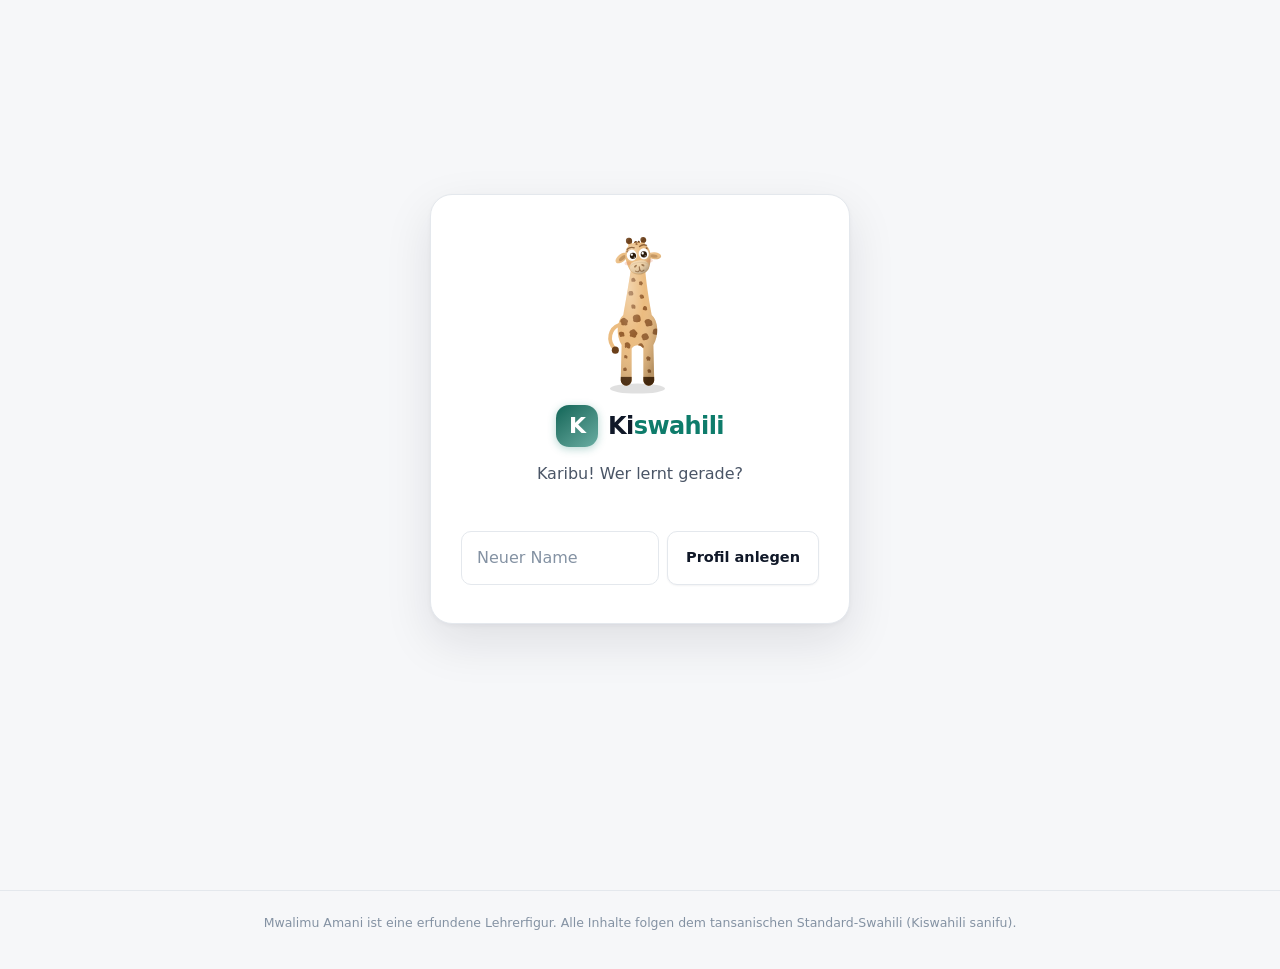
==== commit 29f3a9f1: "Amani ist jetzt eine Giraffe Mwalimu Amani wird als Massai-Giraffe gezeichnet statt als Buchstabe im" ====
--- a/index.html
+++ b/index.html
@@ -58,6 +58,7 @@
 <script src="js/storage.js"></script>
 <script src="js/srs.js"></script>
 <script src="js/conjugator.js"></script>
+<script src="js/twiga.js"></script>
 <script src="js/app.js"></script>
 
 <script>
@@ -67,6 +68,19 @@
 (function () {
   if (!("serviceWorker" in navigator)) return;
   if (location.protocol !== "http:" && location.protocol !== "https:") return;
+
+  /* Übernimmt ein neuer Service Worker die Seite, stammen die gerade
+     geladenen Skripte noch vom alten. Einmal neu laden holt die neue
+     Fassung sofort — sonst sähe man sie erst beim übernächsten Öffnen.
+     Beim allerersten Besuch (vorher kein Controller) passiert nichts. */
+  var hatteController = !!navigator.serviceWorker.controller;
+  var schonNeugeladen = false;
+  navigator.serviceWorker.addEventListener("controllerchange", function () {
+    if (!hatteController || schonNeugeladen) return;
+    schonNeugeladen = true;
+    location.reload();
+  });
+
   window.addEventListener("load", function () {
     navigator.serviceWorker.register("sw.js").catch(function () { /* egal */ });
   });
--- a/css/style.css
+++ b/css/style.css
@@ -40,6 +40,15 @@
   --shadow-s:  0 1px 2px rgba(16,24,40,.05);
   --shadow:    0 1px 2px rgba(16,24,40,.04), 0 8px 24px rgba(16,24,40,.06);
   --shadow-l:  0 2px 4px rgba(16,24,40,.04), 0 18px 48px rgba(16,24,40,.10);
+
+  /* Amani, die Massai-Giraffe (js/twiga.js). Schokobraun auf cremigem
+     Grund; die Schnauze nur wenig heller als das Fell, sonst wirkt sie
+     wie aufgeklebt. */
+  --tw-coat:   #EBBC80;
+  --tw-muzzle: #F2D3A6;
+  --tw-patch:  #8A5223;
+  --tw-mane:   #6B3F19;
+  --tw-hoof:   #553211;
 
   --font: system-ui, -apple-system, "Segoe UI Variable Text", "Segoe UI",
           Roboto, "Helvetica Neue", Arial, sans-serif;
@@ -65,6 +74,11 @@
     --ok-bg:     #102A21;
     --no:        #FF7A6E;
     --no-bg:     #2C1614;
+    --tw-coat:   #D5A76A;
+    --tw-muzzle: #DEBB8B;
+    --tw-patch:  #77461D;
+    --tw-mane:   #5A3414;
+    --tw-hoof:   #472B0E;
     --shadow-s:  0 1px 2px rgba(0,0,0,.4);
     --shadow:    0 1px 2px rgba(0,0,0,.4), 0 8px 24px rgba(0,0,0,.35);
     --shadow-l:  0 2px 4px rgba(0,0,0,.45), 0 18px 48px rgba(0,0,0,.45);
@@ -77,6 +91,8 @@
   --bg: #0C1015; --surface: #151A21; --surface-2: #1D232B;
   --line: #272E37; --line-soft: #1F252D;
   --link: #5AD3BC; --ok: #35C98A; --ok-bg: #102A21; --no: #FF7A6E; --no-bg: #2C1614;
+  --tw-coat: #D5A76A; --tw-muzzle: #DEBB8B; --tw-patch: #77461D;
+  --tw-mane: #5A3414; --tw-hoof: #472B0E;
   --shadow-s: 0 1px 2px rgba(0,0,0,.4);
   --shadow: 0 1px 2px rgba(0,0,0,.4), 0 8px 24px rgba(0,0,0,.35);
   --shadow-l: 0 2px 4px rgba(0,0,0,.45), 0 18px 48px rgba(0,0,0,.45);
@@ -291,13 +307,17 @@
 .hero-say { color: var(--ink-2); margin: 0 0 20px; max-width: 54ch; }
 .hero-cta { display: flex; gap: 10px; flex-wrap: wrap; }
 
+/* Amani sitzt als Zeichnung im Kreis, nicht mehr als Buchstabe.
+   Getönter Grund statt voller Akzentfarbe, damit das Fell davor steht. */
 .mw-avatar {
   flex: 0 0 44px; height: 44px; border-radius: 50%;
-  background: var(--accent); color: #fff;
-  display: grid; place-items: center;
-  font-weight: 600; font-size: 19px; letter-spacing: -.01em;
-}
-.mw-avatar.sm { flex: 0 0 30px; height: 30px; font-size: 14px; margin-top: 1px; }
+  background: color-mix(in srgb, var(--accent) 13%, var(--surface));
+  display: grid; place-items: center; overflow: hidden;
+}
+.mw-avatar.sm { flex: 0 0 30px; height: 30px; margin-top: 1px; }
+.twiga { display: block; }
+.twiga-gross { display: flex; justify-content: center; margin-bottom: 4px; }
+.gate-twiga { display: flex; justify-content: center; margin-bottom: 8px; }
 .avatar {
   width: 34px; height: 34px; border-radius: 50%; background: var(--accent);
   color: #fff; display: grid; place-items: center; font-weight: 600; flex: 0 0 34px;
